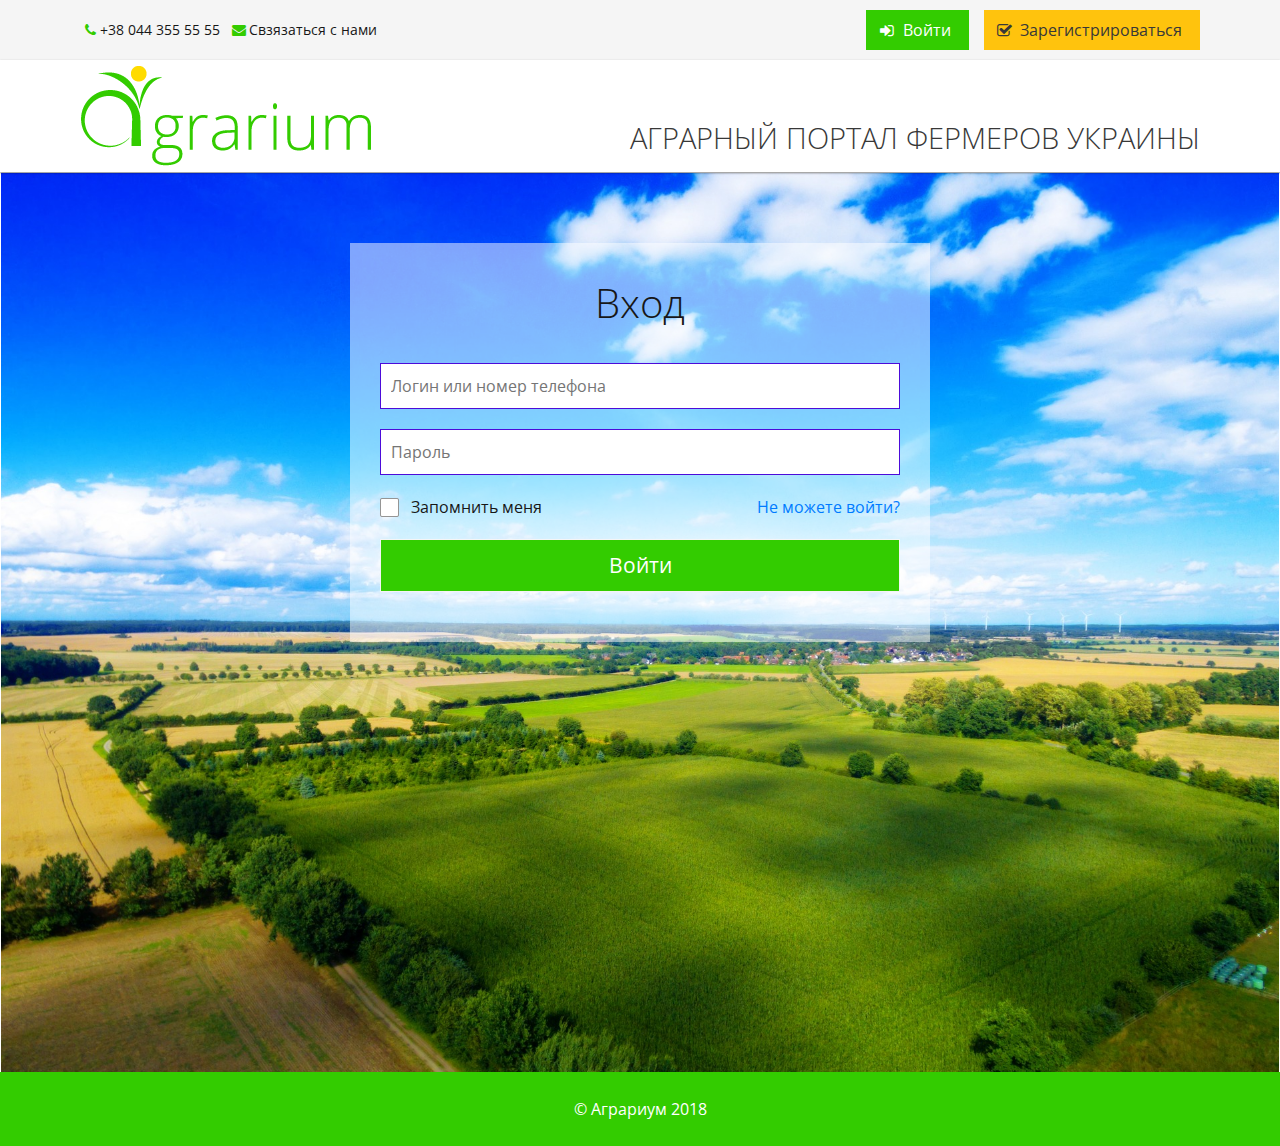
==== index-in.html @ 17355b63 "in registration" ====
<!DOCTYPE html>
<html lang="ru">
<head>
	<meta charset="UTF-8">
	<meta name="viewport" content="width=device-width, initial-scale=1, shrink-to-fit=no">
	<title>Title</title>
	<link rel="stylesheet" type="text/css" href="css/bootstrap-reboot.css">
	<link rel="stylesheet" type="text/css" href="css/bootstrap-grid.css">
	<link rel="stylesheet" type="text/css" href="css/fontello.css">
	<link rel="stylesheet" type="text/css" href="css/front.css">
</head>
<body>
<div class="all">
	<!--Верхняя панель-->
	<section class="top">
		<div class="container ">
			<div class="row align-items-md-center">
				<div class="col-12 col-md-6 contacts">
					<span class="telephone"><span class="icon-phone"></span>+38 044 355 55 55</span>
					<span class="email"><a href="mailto:admin@argrarium.com"><span class="icon-mail-alt"></span>Свзязаться с нами</a></span>
				</div>
				<div class="col-12 col-md-6 panal-in">
					<a href="#" class="in"><span class="icon-login"></span> Войти</a>
					<a href="#" class="reg"><span class="icon-check"></span> Зарегистрироваться</a>
				</div>
			</div>
		</div>
	</section>
	<!--Шапка, лого, Слоган-->
	<section class="top-menu">
		<header class="container">
			<div class="row align-content-center align-items-center">
				<div class="col-12 col-lg-auto">
					<div class="logo"><a href="/"><img src="img/logoagro.png"></a></div>
				</div>
				<!--Меню-->
				<div class="col col-lg main-menu-col">
					<h1>Аграрный портал фермеров Украины</h1>
				</div>
			</div>
		</header>
	</section>

	<!--разметка контента-->
		<section class="content firstPage">
		<div class="container">
			<div class="row">
				<!--Блок контэнта на главной-->
				<section class="contant-block col">
					<div class="panal-fist-page">
						<div class="in-panel">
							<h3>Вход</h3>
							<form class="in-form">
								<div class="line-form">
									<input name="email" class="input-in" type="text"
										   placeholder="Логин или номер телефона ">
								</div>
								<div class="line-form">
									<input name="password" class="input-in" type="password" placeholder="Пароль">
								</div>
								<div class="line-form row-line">
									<div>
										<input name="check" id="check" class="input-check" type="checkbox">
										<label for="check" class="label-check"><span>Запомнить меня</span></label>
									</div>
									<div class="right">
										<a href="#">Не можете войти?</a>
									</div>
								</div>
								<div class="line-form">
									<input name="sub" class="input-submit" type="submit" value="Войти">
								</div>

							</form>

						</div>
					</div>
					
				</section>
			</div>
		</div>
	</section>
	<!--Подвал-->
	<section class="footer">
		<footer class="container">
			<article>&copy; Аграриум 2018</article>
		</footer>
	</section>

</div>
<script src="https://ajax.googleapis.com/ajax/libs/jquery/2.2.4/jquery.min.js"></script>
<script src="js/front.js"></script>
</body>
</html>
---- css/fontello.css ----
@font-face {
  font-family: 'fontello';
  src: url('../font/fontello.eot?88045030');
  src: url('../font/fontello.eot?88045030#iefix') format('embedded-opentype'),
       url('../font/fontello.woff2?88045030') format('woff2'),
       url('../font/fontello.woff?88045030') format('woff'),
       url('../font/fontello.ttf?88045030') format('truetype'),
       url('../font/fontello.svg?88045030#fontello') format('svg');
  font-weight: normal;
  font-style: normal;
}
/* Chrome hack: SVG is rendered more smooth in Windozze. 100% magic, uncomment if you need it. */
/* Note, that will break hinting! In other OS-es font will be not as sharp as it could be */
/*
@media screen and (-webkit-min-device-pixel-ratio:0) {
  @font-face {
    font-family: 'fontello';
    src: url('../font/fontello.svg?88045030#fontello') format('svg');
  }
}
*/
 
 [class^="icon-"]:before, [class*=" icon-"]:before {
  font-family: "fontello";
  font-style: normal;
  font-weight: normal;
  speak: none;
 
  display: inline-block;
  text-decoration: inherit;
  width: 1em;
  margin-right: .2em;
  text-align: center;
  /* opacity: .8; */
 
  /* For safety - reset parent styles, that can break glyph codes*/
  font-variant: normal;
  text-transform: none;
 
  /* fix buttons height, for twitter bootstrap */
  line-height: 1em;
 
  /* Animation center compensation - margins should be symmetric */
  /* remove if not needed */
  margin-left: .2em;
 
  /* you can be more comfortable with increased icons size */
  /* font-size: 120%; */
 
  /* Font smoothing. That was taken from TWBS */
  -webkit-font-smoothing: antialiased;
  -moz-osx-font-smoothing: grayscale;
 
  /* Uncomment for 3D effect */
  /* text-shadow: 1px 1px 1px rgba(127, 127, 127, 0.3); */
}
 
.icon-login:before { content: '\e800'; } /* '' */
.icon-basket:before { content: '\e801'; } /* '' */
.icon-stopwatch:before { content: '\e802'; } /* '' */
.icon-vkontakte-1:before { content: '\e803'; } /* '' */
.icon-down-open-big:before { content: '\e804'; } /* '' */
.icon-left-open-big:before { content: '\e805'; } /* '' */
.icon-right-open-big:before { content: '\e806'; } /* '' */
.icon-up-open-big:before { content: '\e807'; } /* '' */
.icon-check:before { content: '\e808'; } /* '' */
.icon-check-1:before { content: '\e809'; } /* '' */
.icon-phone:before { content: '\e80a'; } /* '' */
.icon-mail:before { content: '\e80b'; } /* '' */
.icon-download:before { content: '\e80c'; } /* '' */
.icon-reply:before { content: '\e80d'; } /* '' */
.icon-down-open:before { content: '\f004'; } /* '' */
.icon-up-open:before { content: '\f005'; } /* '' */
.icon-right-open:before { content: '\f006'; } /* '' */
.icon-left-open:before { content: '\f007'; } /* '' */
.icon-mail-alt:before { content: '\f0e0'; } /* '' */
.icon-download-cloud:before { content: '\f0ed'; } /* '' */
.icon-vkontakte:before { content: '\f189'; } /* '' */
.icon-facebook-official:before { content: '\f230'; } /* '' */
---- css/front.css ----
:root {
	--all-color: #171717;
	--dark-gray: #383838;
	--middle-gray: #595959;
	--light-gray: #f5f5f5;
	--green: #33cc00;
	--blue:#4C0BD9;
	--middle-green: #b1ff9a;
	--yellow: #ffdb00;
	--orange: #FFC30D;
	--orange-logo: #fbb03b;
	--white: #fff;
	--color-soc-f: #3b5998;
}

body {
	background-color: #ffffff;
	color: var(--all-color);
}

section {
	max-width: 1900px;
	margin: 0 auto;
}
.top {
	background-color: var(--light-gray);
	padding: 10px 0;
}
.contacts {
	text-align: center;
	font-size: 0.9rem;
}
.telephone .icon-phone {
	color: var(--green);
}
.email {
	margin-left: 5px;
}
.email a {
	color: var(--all-color);
}
.email a span {
	color: var(--green);
}
.panal-in {
	margin-top: 10px;
	display: flex;
	justify-content: center;
}

.in, .reg {
	padding: 8px 18px 8px 10px;
	color: var(--white);
	background-color: var(--green);
}
.in:hover {
	color: var(--white);
}
.reg {
	margin-left: 15px;
	background-color: var(--orange);
	color: var(--dark-gray);
}
.reg:hover {
	color: #000000;
}
@media (min-width: 768px) {
	.panal-in {
		margin-top: 0;
	}
	.contacts {
		text-align: left;
	}
	.panal-in {
		justify-content: flex-end;
	}
}

/* top menu */
.top-menu {
	background-color:#fff;
	padding: 5px 0;
	/*position: fixed;*/
	position: relative;
	z-index: 500;
	top: 0;
	left: 0;
	right: 0;
	height: auto;
	transition: .5s;
	box-shadow: 0 1px 2px rgba(0, 0, 0, .5);
}
.top-menu.active {
	box-shadow: 0 1px 3px rgba(0, 0, 0, .5)
}
.logo {
	text-align: center;
}
.logo img {
	width: 100%;
	max-width: 210px;
}
.main-menu-col {
	position: relative;
}
.main-menu-col h1 {
	font-weight: 300;
	font-size: 1.8rem;
	text-transform: uppercase;
	color: #383838;
	margin: 10px 0 10px 0;
	text-align: center;
}
@media (min-width: 576px) {
	.logo img {
		width: 100%;
		max-width: 300px;
	}
}
@media (min-width: 992px) {
	.logo  {
		text-align: left;
	}
	.main-menu-col h1 {
		text-align: right;
		margin: 27px 0 0 0;
	}
}
@media (min-width: 1200px){
	.main-menu-col {
		margin-top: 17px;
	}
}
.burger {
	border-radius: 2px;
	width: 52px;
	height: 50px;
	vertical-align: middle;
	margin-right: 10px;
	background-color: var(--dark-gray);
	border: 1px solid var(--all-color);
	padding: 5px;
	display: flex;
	flex-direction: column;
	justify-content: space-around;
	align-items: stretch;
}

.burger:hover {
	cursor: pointer;
}

.burger span {
	display: inline-block;
	background-color: #fff;
	height: 2px;
	width: 100%;
	transition: .5s;
}

.burger span:nth-of-type(1) {
	width: 80%;
}

.burger span:nth-of-type(2) {
	width: 95%;
}

.burger span:nth-of-type(3) {
	width: 70%;
}
.main-menu {
	display: none;
	position: absolute;
	top: 55px;
	background: #fff;
	right: 20px;
	width: 200px;
}
.main-menu.active {
	-webkit-box-shadow: 0 1px 2px rgba(0, 0, 0, .5);
	-moz-box-shadow:  0 1px 2px rgba(0, 0, 0, .5);
	box-shadow:  0 1px 2px rgba(0, 0, 0, .5);
	border: 1px solid var(--green);
}
.main-menu ul {
	list-style: none;
	padding: 10px 0;
	margin: 0;
	display: flex;
	flex-direction: column;
}

.main-menu ul li {
}

.main-menu ul li a {
	display: block;
	position: relative;
	color: var(--all-color);
	padding: 5px 15px;
	font-weight: 600;
}
.main-menu ul li.active a {
	color: var(--green);
	text-decoration: none;
}
.main-menu ul li.active a::after {
	content: ' ';
	display: block;
	position: absolute;
	left: 15px;
	right: 15px;
	bottom: 4px;
	height: 1px;
	overflow: hidden;
	background-color: var(--orange);
}
@media (min-width: 1200px) {
	.burger {
		display: none;
	}
	.main-menu.active {
		-webkit-box-shadow: 0 0 0 #000;
		-moz-box-shadow:  0 0 0  #000;
		box-shadow:  0 0 0  #000;
		border: 0 none var(--green);
	}
	.main-menu {
		display: block !important;
		position: static;
		background: transparent;
		width: auto;
	}
	
	.main-menu ul {
		flex-direction: row;
	}
}

/*Разметка содержимого*/
.content {
	border: 1px solid transparent;
	padding-top: 40px;
	padding-bottom: 80px;
}
.firstPage {
	background-image: url("../img/pole_2_1920.jpg");
	background-size: cover;
	background-repeat: no-repeat;
	position: relative;
	height: 100%;
	min-height: 100vh;
}
.panal-fist-page {
	margin: 30px auto;
	padding: 30px;
	text-align: center;
	width: 90%;
	max-width: 580px;
	background-color: rgba(255, 255, 255, .5);
}
.panal-fist-page h1 {
	font-family: 'Roboto Condensed', sans-serif;
	font-size: 1.5rem;
	text-shadow: 1px 1px 0 rgba(255, 255, 255, .7);
}
.panal-fist-page p {
	font-size: 1.2rem;
	text-shadow: 1px 1px 0 rgba(255, 255, 255, .7);
	color: black;
}
.panal-fist-page .panal-in {
	margin: 30px 0;
	justify-content: center;
}
	/*Дрон*/
.dron
{
	-webkit-animation:dron-fly 20s linear infinite;
	-moz-animation:dron-fly 20s linear infinite;
	-ms-animation:dron-fly 20s linear infinite;
	-o-animation:dron-fly 20s linear infinite;
	animation:dron-fly 20s linear infinite;
	position: absolute;
	top: 10px;
	right: 10px;

}
.dron img {
	width: 250px;
}
.fui-cross-circle.close-left {
	cursor:pointer;}
@-webkit-keyframes dron-fly {
	20% {top: 5%; right: 20%}
	40% {top: 55%; right: 10%; -moz-transform:rotate(-10deg);  -webkit-transform:rotate(-10deg);  -o-transform:rotate(-10deg);  -ms-transform:rotate(-10deg);}
	50% {-moz-transform:rotate(-30deg);  -webkit-transform:rotate(-30deg);  -o-transform:rotate(-30deg);  -ms-transform:rotate(-30deg);}
	70% {top: 5%; right: 90%}
	80% {-moz-transform:rotate(10deg);  -webkit-transform:rotate(10deg);  -o-transform:rotate(10deg);  -ms-transform:rotate(10deg);}
}


@-ms-keyframes dron-fly {
	20% {top: 5%; right: 20%}
	40% {top: 55%; right: 10%; -moz-transform:rotate(-10deg);  -webkit-transform:rotate(-10deg);  -o-transform:rotate(-10deg);  -ms-transform:rotate(-10deg);}
	50% {-moz-transform:rotate(-30deg);  -webkit-transform:rotate(-30deg);  -o-transform:rotate(-30deg);  -ms-transform:rotate(-30deg);}
	70% {top: 5%; right: 80%}
	80% {-moz-transform:rotate(10deg);  -webkit-transform:rotate(10deg);  -o-transform:rotate(10deg);  -ms-transform:rotate(10deg);}
}
@-o-keyframes dron-fly {
	20% {top: 5%; right: 20%}
	40% {top: 55%; right: 10%; -moz-transform:rotate(-10deg);  -webkit-transform:rotate(-10deg);  -o-transform:rotate(-10deg);  -ms-transform:rotate(-10deg);}
	50% {-moz-transform:rotate(-30deg);  -webkit-transform:rotate(-30deg);  -o-transform:rotate(-30deg);  -ms-transform:rotate(-30deg);}
	70% {top: 5%; right: 80%}
	80% {-moz-transform:rotate(10deg);  -webkit-transform:rotate(10deg);  -o-transform:rotate(10deg);  -ms-transform:rotate(10deg);}
}
@-moz-keyframes dron-fly {
	20% {top: 5%; right: 30%}
	40% {top: 55%; right: 10%; -moz-transform:rotate(-10deg);  -webkit-transform:rotate(-10deg);  -o-transform:rotate(-10deg);  -ms-transform:rotate(-10deg);}
	50% {-moz-transform:rotate(-30deg);  -webkit-transform:rotate(-30deg);  -o-transform:rotate(-30deg);  -ms-transform:rotate(-30deg);}
	70% {top: 5%; right: 80%}
	80% {-moz-transform:rotate(10deg);  -webkit-transform:rotate(10deg);  -o-transform:rotate(10deg);  -ms-transform:rotate(10deg);}
}

@keyframes dron-fly {
	20% {top: 5%; right: 35%}
	40% {top: 55%; right: 10%; -moz-transform:rotate(-10deg);  -webkit-transform:rotate(-10deg);  -o-transform:rotate(-10deg);  -ms-transform:rotate(-10deg);}
	50% {-moz-transform:rotate(-30deg);  -webkit-transform:rotate(-30deg);  -o-transform:rotate(-30deg);  -ms-transform:rotate(-30deg);}
	70% {top: 5%; right: 80%}
	80% {-moz-transform:rotate(10deg);  -webkit-transform:rotate(10deg);  -o-transform:rotate(10deg);  -ms-transform:rotate(10deg);}
}

/*
.light{
	-webkit-animation:light-blinck 2s linear infinite;
	-moz-animation:light-blinck 2s linear infinite;
	-ms-animation:light-blinck 2s linear infinite;
	-o-animation:light-blinck 2s linear infinite;
	animation:light-blinck 2s linear infinite;
	position: absolute;
	border-radius: 100%;
	width: 250px;
	height: 250px;
	background-image: url("../img/flash.png");
	background-size: 100%;
	left: 84px;
	top: 128px;
	transition: 500ms;
	opacity: 0;
}
@-webkit-keyframes light-blinck {
	10% {opacity: 1}
	20% {opacity: 0}
	30% {opacity: 0}
	40% {opacity: 0}
	50% {opacity: 0}
	60% {opacity: 0}
	70% {opacity: 0}
	80% {opacity: 0}
	90% {opacity: 1}
}
@-o-keyframes light-blinck {
	10% {opacity: 1}
	20% {opacity: 0}
	30% {opacity: 0}
	40% {opacity: 0}
	50% {opacity: 0}
	60% {opacity: 0}
	70% {opacity: 0}
	80% {opacity: 0}
	90% {opacity: 1}
}
@-moz-keyframes light-blinck {
	10% {opacity: 1}
	20% {opacity: 0}
	30% {opacity: 0}
	40% {opacity: 0}
	50% {opacity: 0}
	60% {opacity: 0}
	70% {opacity: 0}
	80% {opacity: 0}
	90% {opacity: 1}
}
@-ms-keyframes light-blinck {
	10% {opacity: 1}
	20% {opacity: 0}
	30% {opacity: 0}
	40% {opacity: 0}
	50% {opacity: 0}
	60% {opacity: 0}
	70% {opacity: 0}
	80% {opacity: 0}
	90% {opacity: 1}
}
@keyframes light-blinck {
	10% {opacity: 1}
	20% {opacity: 0}
	30% {opacity: 0}
	40% {opacity: 0}
	50% {opacity: 0}
	60% {opacity: 0}
	70% {opacity: 0}
	80% {opacity: 0}
	90% {opacity: 1}
}
*/
	/*Дрон*/
	/*Левая  колонка*/
.left-col {}
	/*Левое меню*/
.module > h3 {
	font-size: 1.4rem;
	padding-left: 18px;
	color: var(--orange);
}
.left-menu ul {
	list-style: none;
	padding-left: 0;
}
.left-menu li {

}
.left-menu a {
	display: block;
	padding: 6px 18px;
	color: var(--all-color);
}
	/*Подвал*/
.footer {
	background-color: var(--green);
	color: var(--white);
	text-align: center;
}
.footer article {
	padding: 25px;
}
/*Чат*/
.module.chat {

}
.chat-box {
	font-size: 0.9rem;
	height: 500px;
	overflow: auto;
	border-top: 1px solid var(--middle-green);
	border-bottom: 1px solid var(--middle-green);
}
.chat-box dl {
	padding: 5px;
}
.chat-box > dl {
	border:1px solid var(--middle-green);
	background-color: var(--middle-green) ;
}
.chat-box > dl:nth-of-type(odd) dl {
	border:1px solid var(--white);
}
.chat-box > dl:nth-of-type(odd) dl:nth-of-type(odd) {
	background-color: var(--white);
}
.chat-box > dl dl:first-of-type{
	margin-top: 20px;
}
.chat-box > dl:nth-of-type(even) {
	background-color: var(--white);
}
.chat-box > dl:nth-of-type(even) dl:nth-of-type(odd) {
	background-color: var(--middle-green);
}
.chat-box > dl:nth-of-type(even) dl:nth-of-type(even) {
	border: 1px solid var(--middle-green);
}
.chat-box > .partners {
	background-color: var(--orange-logo) !important;
	border: 1px solid var(--orange) !important;
}
.chat-box > dl dl {
	margin-left: 32px;
}
.chat-box h4 {
	margin-left: 5px;
}
.chat-box > dl dd {
	position: relative;
	margin: 5px;
}
.chat-title {
	display: flex;
	align-items: center;
}
.chat-header {
	display: flex;
	flex-direction: column;
	margin-left: 10px;
}
.chat-name {
	font-weight: 600;
	line-height: 1.2rem;
}
.chat-data {
	font-weight: 400;
	color: var(--middle-gray);
	line-height: 1.2rem;
}
.chat-reply {
	float: right;
	margin-left: 10px;
	font-size: 1.2rem;
	color: var(--orange);
}
/*Карточка фермера*/
.cart-f {
	display: flex;
}
.cart-f > figure {

}
.cart-cont {
	flex-grow: 1;
	padding-left: 20px;
}
ul.cont-text {
	list-style: none;
	padding-left: 0;
}
ul.cont-text li {
	display: flex;
}
.first {
	width: 80px;
	color: var(--middle-gray);
	font-size: 0.9rem;
}
.two {
	flex-grow: 1;
}
.cart-name {
	font-weight: 600;
	font-size: 1.2rem;
}
.partner-title h1 {
	font-size: 1.7rem;
	color: var(--orange);
	text-transform: uppercase;
	margin-bottom: 30px;
}
.partner-logo figure img {
	width: 100%;
}
.partner-maps a {
	display: inline-block;
	text-align: center;
	padding: 8px 18px;
	color: var(--white);
	background-color: var(--green);
	font-size: 0.9rem;
}
.partner-rating-f {
	display: flex;
	align-items: center;
}
.description {
	margin: 15px 0;
}
.partner-photo figure img {
	width: 100%;
}
.categories {
	font-family: "Roboto Condensed", sans-serif;
	font-size: 1.5rem;
	color: var(--orange);
	display: flex;
	align-items: center;
	border: 1px solid var(--green);
	padding: 5px 10px;
	margin: 20px 0;
}
.cooperation > span, .categories span {
	font-size: 0.9rem;
	color: var(--middle-gray);
	font-family: 'Open Sans', sans-serif;
	padding-right: 5px;
}
.cooperation {
	display: flex;
	align-items: center;
	border: 1px solid var(--green);
	padding: 5px 10px;
	margin: 20px 0;
}
.categories-col-r {
	display: flex;
	flex-direction: column;
	font-family: "Roboto Condensed", sans-serif;
	font-size: 1.5rem;
	line-height: 1.3em;
	color: var(--orange);
	
}
.categories-down {
	color: var(--orange);
}
.categories-col-r > div {
	margin: 10px 0;
}

.partner-line-shop {
	display: flex;
	justify-content: stretch;
	align-items: center;
	margin: 15px -10px;
	padding: 5px 0;
	border: 1px solid var(--green);
}
.partner-rating, .partner-logo, .partner-name, .partner-category, .partner-contact{
	padding: 0 10px;
}
.partner-rating {
	width: 118px;
}
.partner-line-shop > .partner-logo {
	width: 21%;
}
.partner-line-shop > .partner-logo figure {
	margin-bottom: 0;
}
.partner-name {
	font-size: 1.3rem;
	font-family: "Roboto Condensed", sans-serif;
	color: var(--orange);
	width: 33%;
	font-weight: 700;
}
.partner-name a {
	color: var(--orange);
}
.partner-category {
	width: 22%;
}
.partner-contact {
	min-width: 15%;
}
.star {
	position: relative;
	width: 98px;
}
.star-gray img, .star-orang img {
	vertical-align: top;
}
.star-orang {
	position: absolute;
	top: 0;
	left: 0;
	overflow: hidden;
}
/*Табс*/
.tabs {
}
.tabs-status {
	font-size: 1.1rem;
	font-weight: 600;
	margin-bottom: 10px;
}
.tabs-caption {
	margin: 0;
	padding: 0;
	list-style: none;
}
.tabs-caption li {
	flex-grow: 1;
	text-transform: uppercase;
	font-weight: 300;
	padding: 4px 0 3px 10px;
	font-size: 1rem;
	cursor: pointer;
	text-align: left;
}
.tabs-caption li:hover {
	background-color: rgba(255, 255, 255, 0.5);
}
.tabs-caption li.active {
	color: #ffffff;
	background-color: var(--green);
}
.tabs-caption li.active:before {
	content: '\e808';
	font-family: "fontello";
	font-style: normal;
	font-weight: normal;
	speak: none;

	display: inline-block;
	text-decoration: inherit;
	width: 1em;
	margin-right: .4em;
	text-align: center;

}
.tabs-content {
	display: none;
	padding-top: 20px;
	padding-bottom: 50px;
	color: var(--all-color);
}
.tabs-content.active {
	display: block;
	margin: 0 7.33%;
}

/* panel in*/
.in-panel .in-soc {
	background-color: var(--color-soc-f);
}
.in-panel h3 {
	text-align: center;
	font-weight: 300;
	font-size: 2.5rem;
	margin-bottom: 30px;
}
.in-panel h3.head-reg {
	margin-top: 15px;
}
.in-soc  a {
	display: flex;
	color: #fff;
	align-items: center;
}
.in-soc a span:nth-of-type(2) {
	flex-grow: 1;
	text-align: center;
	font-size: 0.9em;
	padding-right:7px;
}
.in-soc .icon-facebook-official {
	padding: 8px 5px 6px 5px;
	display: inline-block;
}
.in-soc .icon-facebook-official:before {
	font-size: 1.5rem;
}
.in-soc .soc-zag {
	display: inline-block;
}
.line-form {
	margin: 20px 0;
}
.line-form .or {
	font-size: 1.2rem;
	font-weight: 900;
}
.line-form input.input-in {
	border: 1px solid var(--blue);
	background-color: rgba(255, 255, 255, 1) !important;
	width: 100%;
	padding: 10px;
}
.row-line {
	display: flex;
	justify-content: stretch;
	align-items: center;
}
.row-line-fl {
	display: flex;
	justify-content: left;
	align-items: center;
}
.row-line label, .row-line-fl label  {
	margin-bottom: 0;
	display: flex;
	align-items: center;
}
.row-line > div {
	flex-grow: 1;
}
.row-line-fl > div {
	padding-right: 15px;
}
.row-line > div .input-check, .row-line-fl > div .input-check  {
	display: none;
}

.line-form input[type="checkbox"] + label,
.line-form input[type="radio"] + label {
	cursor: pointer;
}
.line-form  input.input-check[type="checkbox"] + label::before,
.line-form  input.input-check[type="radio"] + label::before {
	content: "";
	display: inline-block;
	height: 21px;
	width: 21px;
	margin: 0 10px 0 0;
	background: url("../img/img-check.png") no-repeat 0 -24px;
}
.line-form  input.input-check[type="radio"] + label::before {
	background-image: url("../img/img-radio.png");
}
.line-form  input.input-check[type="checkbox"]:checked + label::before,
.line-form  input.input-check[type="radio"]:checked + label::before {
	background-position: 0 -2px;
}
.line-form .input-submit {
	display: inline-block;
	border: 1px solid var(--light-gray);
	background-color: var(--green);
	color: #fff;
	font-weight: 400;
	text-align: center;
	width: 100%;
	cursor: pointer;
	padding: 10px 0;
	font-size: 1.3rem;
}
.input-about {
	display: inline-block;
	border: 1px solid var(--blue);
	font-weight: 400;
	width: 100%;
	height: 100px;
}
/* Подвал */
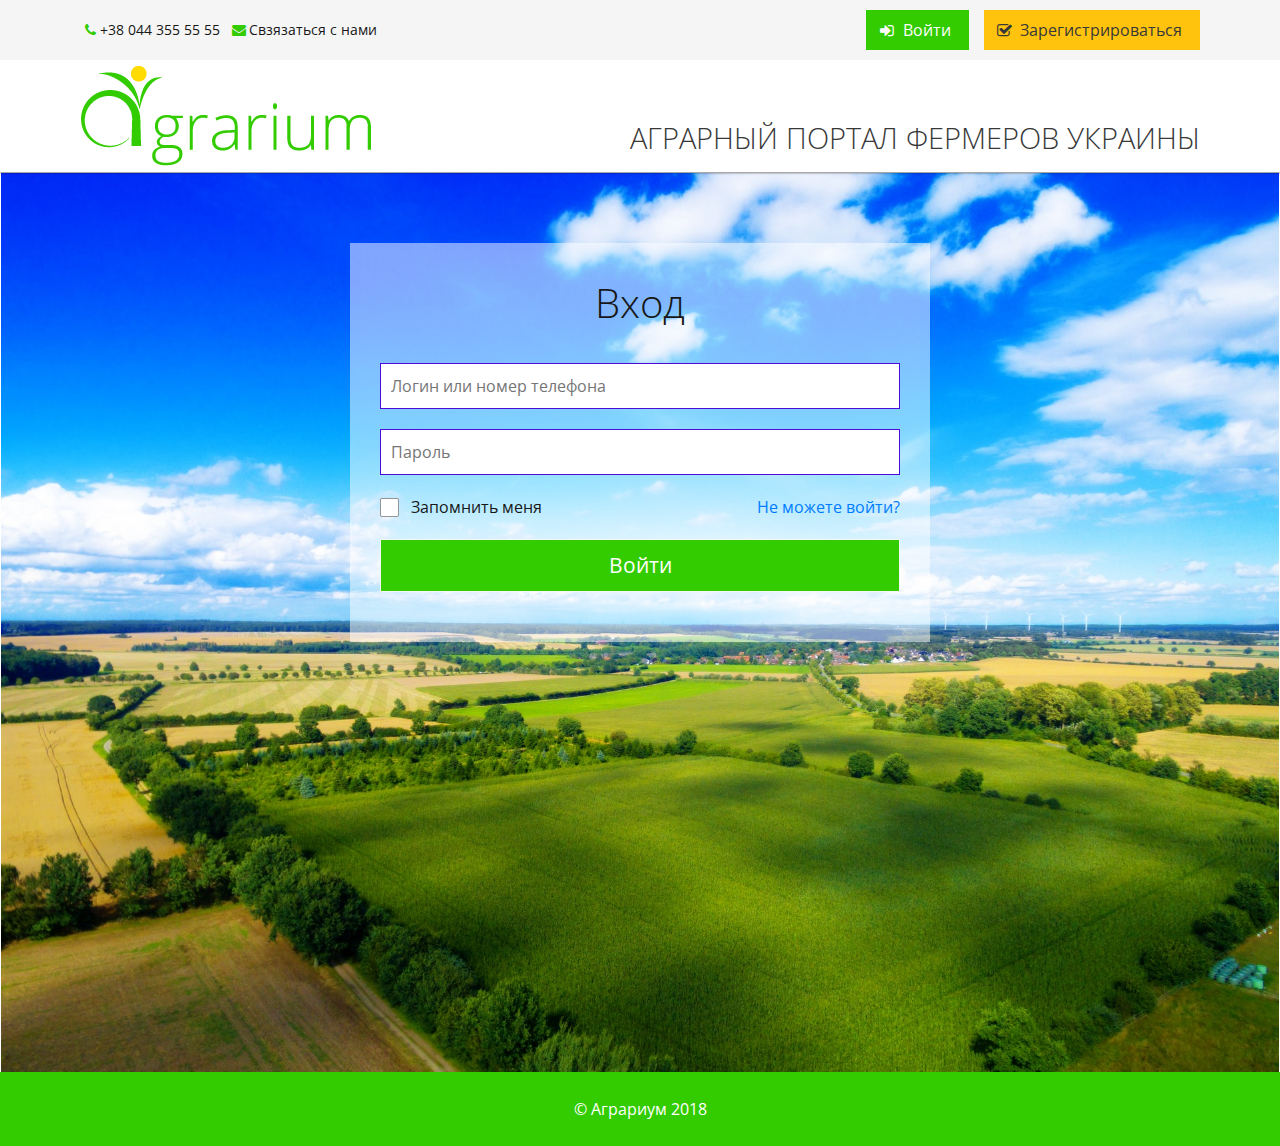
==== commit e54da103: "header all + partner" ====
--- a/index-in.html
+++ b/index-in.html
@@ -19,7 +19,7 @@
 					<span class="telephone"><span class="icon-phone"></span>+38 044 355 55 55</span>
 					<span class="email"><a href="mailto:admin@argrarium.com"><span class="icon-mail-alt"></span>Свзязаться с нами</a></span>
 				</div>
-				<div class="col-12 col-md-6 panal-in">
+				<div class="col-12 col-md-6 panel-in-top">
 					<a href="#" class="in"><span class="icon-login"></span> Войти</a>
 					<a href="#" class="reg"><span class="icon-check"></span> Зарегистрироваться</a>
 				</div>
--- a/css/front.css
+++ b/css/front.css
@@ -25,6 +25,8 @@
 .top {
 	background-color: var(--light-gray);
 	padding: 10px 0;
+	position: relative;
+	z-index: 200;
 }
 .contacts {
 	text-align: center;
@@ -42,7 +44,7 @@
 .email a span {
 	color: var(--green);
 }
-.panal-in {
+.panel-in-top {
 	margin-top: 10px;
 	display: flex;
 	justify-content: center;
@@ -65,13 +67,13 @@
 	color: #000000;
 }
 @media (min-width: 768px) {
-	.panal-in {
+	.panel-in-top {
 		margin-top: 0;
 	}
 	.contacts {
 		text-align: left;
 	}
-	.panal-in {
+	.panel-in-top {
 		justify-content: flex-end;
 	}
 }
@@ -82,7 +84,7 @@
 	padding: 5px 0;
 	/*position: fixed;*/
 	position: relative;
-	z-index: 500;
+	z-index: 100;
 	top: 0;
 	left: 0;
 	right: 0;
@@ -197,9 +199,10 @@
 .main-menu ul li a {
 	display: block;
 	position: relative;
-	color: var(--all-color);
+	color: #000;
 	padding: 5px 15px;
-	font-weight: 600;
+	text-transform: uppercase;
+	font-weight: 300;
 }
 .main-menu ul li.active a {
 	color: var(--green);
@@ -270,7 +273,7 @@
 	text-shadow: 1px 1px 0 rgba(255, 255, 255, .7);
 	color: black;
 }
-.panal-fist-page .panal-in {
+.panal-fist-page .panel-in-top {
 	margin: 30px 0;
 	justify-content: center;
 }
@@ -541,9 +544,9 @@
 }
 .partner-title h1 {
 	font-size: 1.7rem;
-	color: var(--orange);
 	text-transform: uppercase;
 	margin-bottom: 30px;
+	font-weight: 300;
 }
 .partner-logo figure img {
 	width: 100%;
@@ -626,14 +629,14 @@
 	margin-bottom: 0;
 }
 .partner-name {
-	font-size: 1.3rem;
+	font-size: 1.6rem;
+	text-transform: uppercase;
+	width: 33%;
+	font-weight: 300;
 	font-family: "Roboto Condensed", sans-serif;
-	color: var(--orange);
-	width: 33%;
-	font-weight: 700;
 }
 .partner-name a {
-	color: var(--orange);
+	color: var(--all-color);
 }
 .partner-category {
 	width: 22%;
@@ -819,4 +822,43 @@
 	width: 100%;
 	height: 100px;
 }
+/*вход выход */
+.login-in {
+	-webkit-border-radius: 50%;
+	-moz-border-radius: 50%;
+	border-radius: 50%;
+	overflow: hidden;
+	position: relative;
+}
+.link-login-in img {
+	width: 40px;
+}
+.panel-on {
+	position: relative;
+}
+.panel-on-p {
+	position: absolute;
+	top: 50px;
+	right: 0;
+	display: none;
+	background: var(--dark-gray);
+	color: #fff;
+	padding: 10px;
+	-webkit-box-shadow: 1px 1px 2px #ffffff;
+	-moz-box-shadow:  1px 1px 2px #ffffff;
+	box-shadow:  1px 1px 2px #ffffff;
+}
+.panel-on-p.active {
+	display: block;
+}
+.panel-on-p ul {
+	margin: 0;
+	padding: 0;
+	list-style: none;
+}
+.panel-on-p a {
+	color: #ffffff;
+}
+
+
 /* Подвал */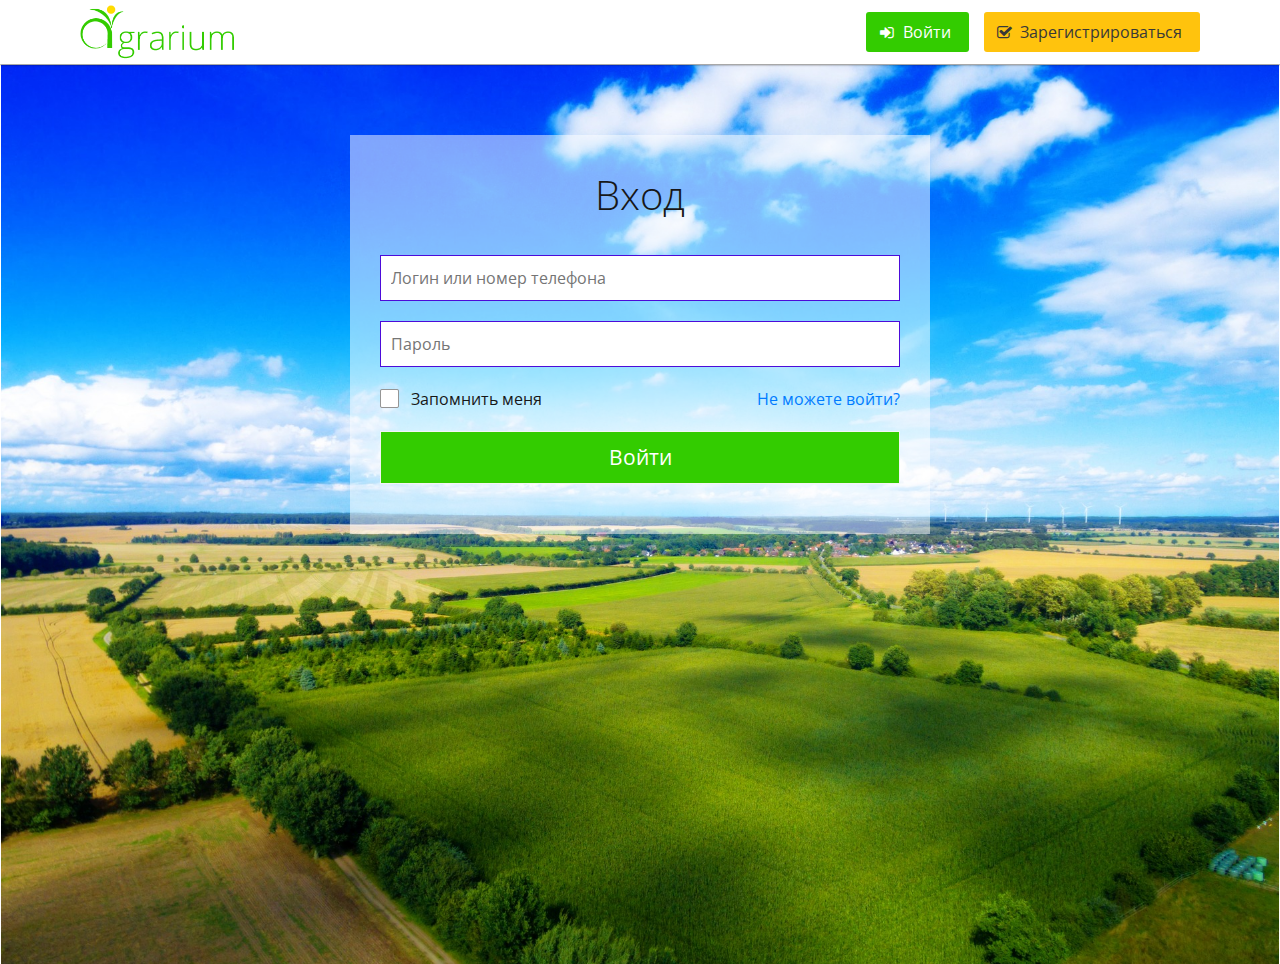
==== commit 07fe418b: "header var 3" ====
--- a/index-in.html
+++ b/index-in.html
@@ -11,31 +11,16 @@
 </head>
 <body>
 <div class="all">
-	<!--Верхняя панель-->
-	<section class="top">
-		<div class="container ">
-			<div class="row align-items-md-center">
-				<div class="col-12 col-md-6 contacts">
-					<span class="telephone"><span class="icon-phone"></span>+38 044 355 55 55</span>
-					<span class="email"><a href="mailto:admin@argrarium.com"><span class="icon-mail-alt"></span>Свзязаться с нами</a></span>
-				</div>
-				<div class="col-12 col-md-6 panel-in-top">
-					<a href="#" class="in"><span class="icon-login"></span> Войти</a>
-					<a href="#" class="reg"><span class="icon-check"></span> Зарегистрироваться</a>
-				</div>
-			</div>
-		</div>
-	</section>
 	<!--Шапка, лого, Слоган-->
 	<section class="top-menu">
 		<header class="container">
 			<div class="row align-content-center align-items-center">
-				<div class="col-12 col-lg-auto">
+				<div class="col-12 col-sm-auto">
 					<div class="logo"><a href="/"><img src="img/logoagro.png"></a></div>
 				</div>
-				<!--Меню-->
-				<div class="col col-lg main-menu-col">
-					<h1>Аграрный портал фермеров Украины</h1>
+				<div class="col-12 col-sm panel-in-top">
+					<a href="#" class="in"><span class="icon-login"></span> Войти</a>
+					<a href="#" class="reg"><span class="icon-check"></span> Зарегистрироваться</a>
 				</div>
 			</div>
 		</header>
@@ -80,12 +65,6 @@
 			</div>
 		</div>
 	</section>
-	<!--Подвал-->
-	<section class="footer">
-		<footer class="container">
-			<article>&copy; Аграриум 2018</article>
-		</footer>
-	</section>
 
 </div>
 <script src="https://ajax.googleapis.com/ajax/libs/jquery/2.2.4/jquery.min.js"></script>
--- a/css/front.css
+++ b/css/front.css
@@ -22,27 +22,9 @@
 	max-width: 1900px;
 	margin: 0 auto;
 }
-.top {
-	background-color: var(--light-gray);
-	padding: 10px 0;
-	position: relative;
-	z-index: 200;
-}
 .contacts {
 	text-align: center;
 	font-size: 0.9rem;
-}
-.telephone .icon-phone {
-	color: var(--green);
-}
-.email {
-	margin-left: 5px;
-}
-.email a {
-	color: var(--all-color);
-}
-.email a span {
-	color: var(--green);
 }
 .panel-in-top {
 	margin-top: 10px;
@@ -54,6 +36,7 @@
 	padding: 8px 18px 8px 10px;
 	color: var(--white);
 	background-color: var(--green);
+	border-radius: 3px;
 }
 .in:hover {
 	color: var(--white);
@@ -116,7 +99,7 @@
 @media (min-width: 576px) {
 	.logo img {
 		width: 100%;
-		max-width: 300px;
+		max-width: 155px;
 	}
 }
 @media (min-width: 992px) {
